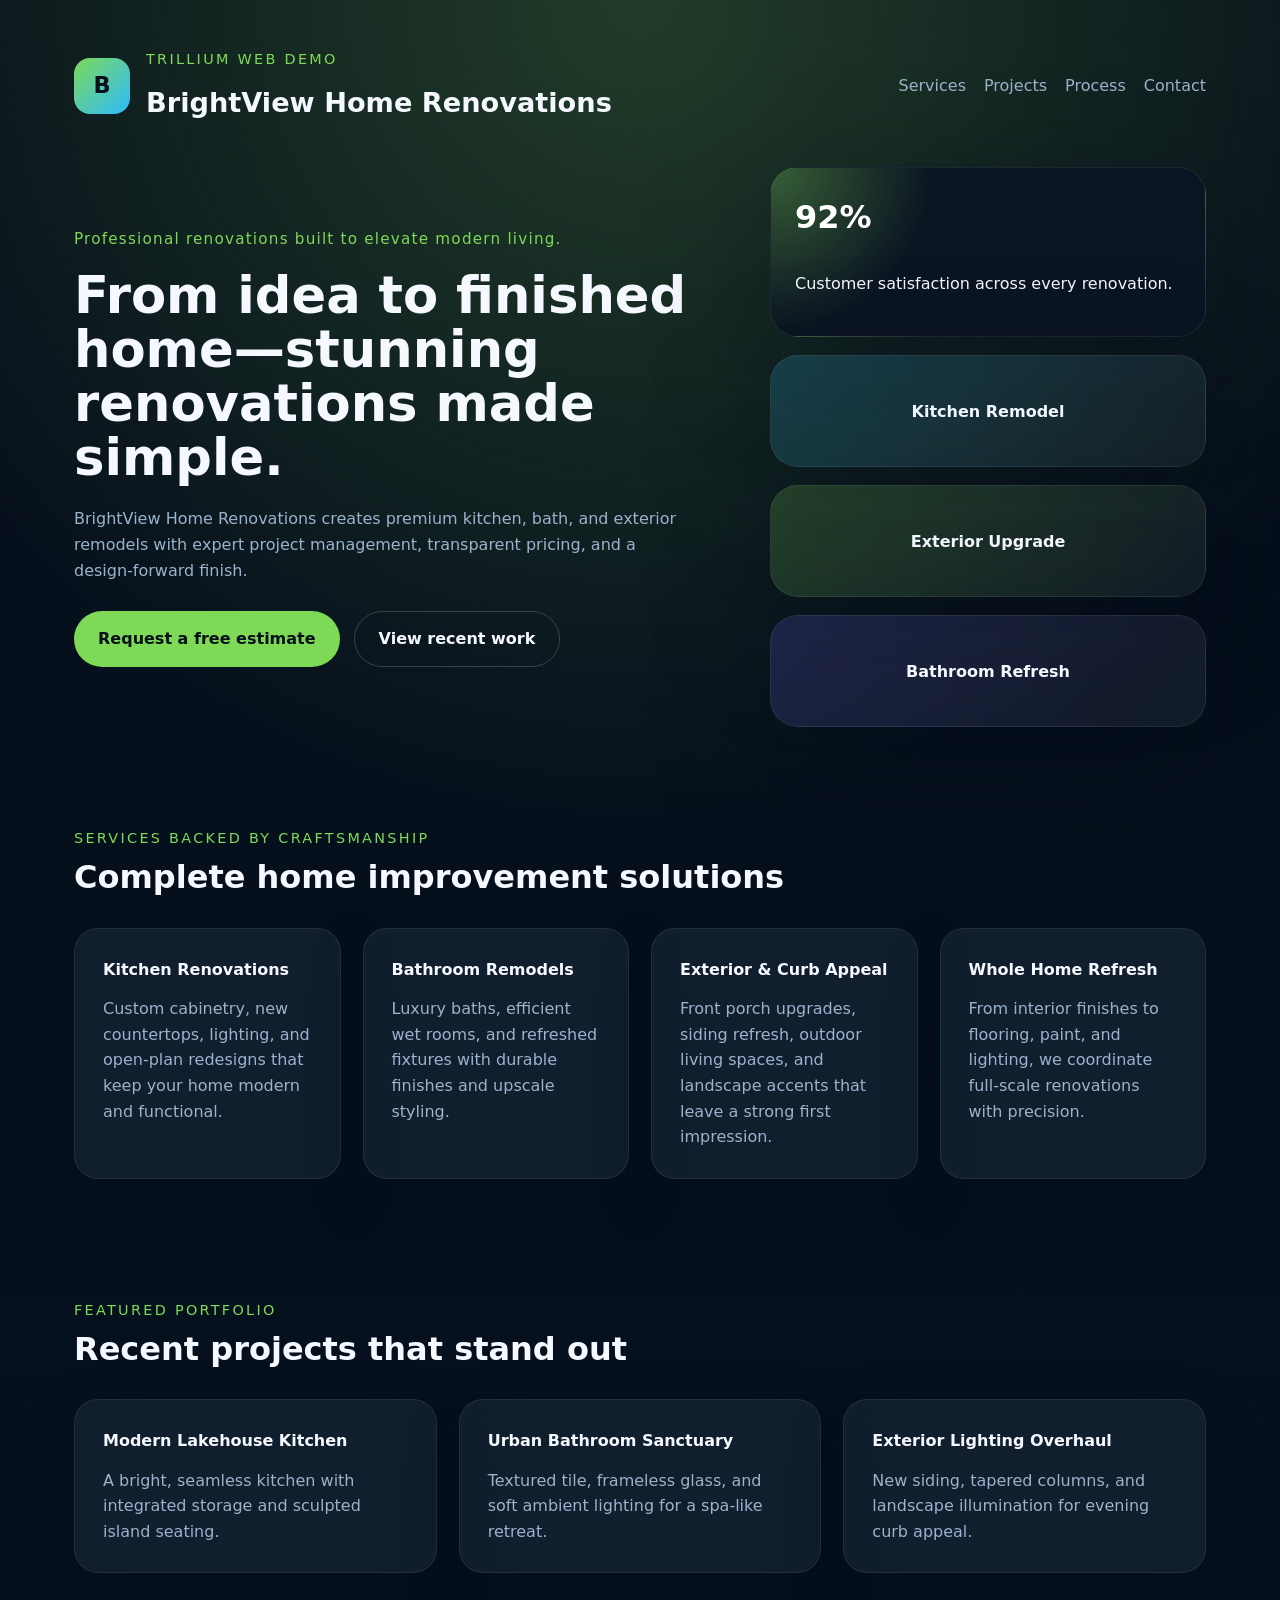
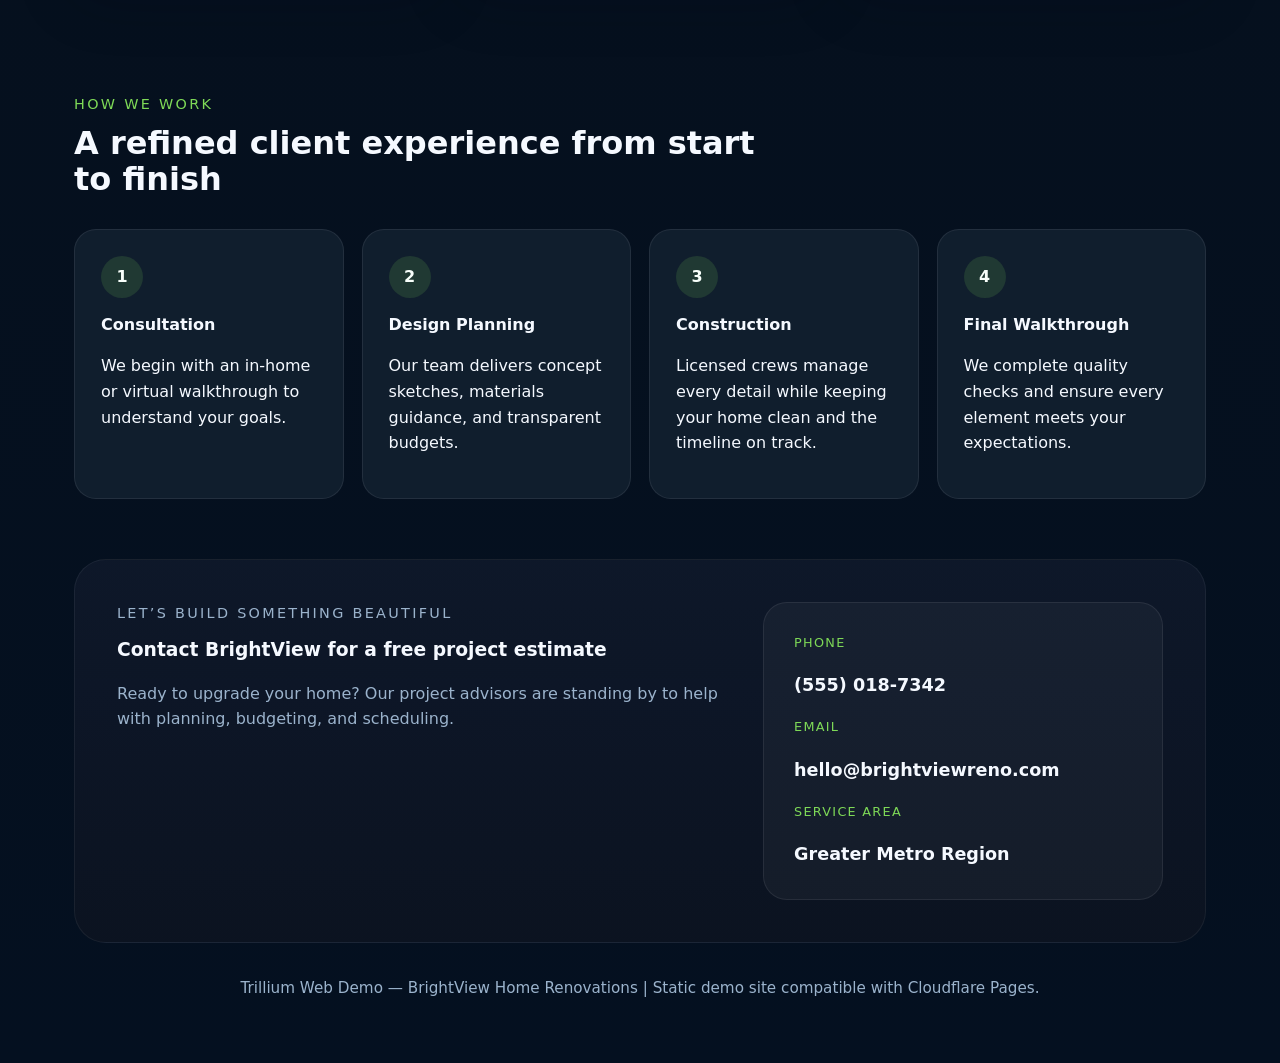
==== index.html @ b31ad983 "first" ====
<!DOCTYPE html>
<html lang="en">
<head>
  <meta charset="UTF-8" />
  <meta name="viewport" content="width=device-width, initial-scale=1.0" />
  <title>Trillium Web Demo | BrightView Home Renovations</title>
  <meta name="description" content="BrightView Home Renovations - crafted by Trillium Web. Elegant home improvement services for kitchens, bathrooms, exteriors, and complete remodels." />
  <link rel="stylesheet" href="styles.css" />
</head>
<body>
  <div class="page-shell">
    <header class="topbar">
      <div class="brand">
        <span class="logo">B</span>
        <div>
          <p class="eyebrow">Trillium Web Demo</p>
          <h1>BrightView Home Renovations</h1>
        </div>
      </div>
      <nav class="nav-links">
        <a href="#services">Services</a>
        <a href="#projects">Projects</a>
        <a href="#process">Process</a>
        <a href="#contact">Contact</a>
      </nav>
    </header>

    <main>
      <section class="hero">
        <div class="hero-content">
          <p class="hero-subtitle">Professional renovations built to elevate modern living.</p>
          <h2>From idea to finished home—stunning renovations made simple.</h2>
          <p class="hero-copy">BrightView Home Renovations creates premium kitchen, bath, and exterior remodels with expert project management, transparent pricing, and a design-forward finish.</p>
          <div class="hero-cta">
            <a class="btn primary" href="#contact">Request a free estimate</a>
            <a class="btn secondary" href="#projects">View recent work</a>
          </div>
        </div>
        <div class="hero-visual">
          <div class="visual-card">
            <span>92%</span>
            <p>Customer satisfaction across every renovation.</p>
          </div>
          <div class="visual-panel panel-1">Kitchen Remodel</div>
          <div class="visual-panel panel-2">Exterior Upgrade</div>
          <div class="visual-panel panel-3">Bathroom Refresh</div>
        </div>
      </section>

      <section id="services" class="section services">
        <div class="section-header">
          <p class="section-eyebrow">Services backed by craftsmanship</p>
          <h3>Complete home improvement solutions</h3>
        </div>
        <div class="service-grid">
          <article class="service-card">
            <h4>Kitchen Renovations</h4>
            <p>Custom cabinetry, new countertops, lighting, and open-plan redesigns that keep your home modern and functional.</p>
          </article>
          <article class="service-card">
            <h4>Bathroom Remodels</h4>
            <p>Luxury baths, efficient wet rooms, and refreshed fixtures with durable finishes and upscale styling.</p>
          </article>
          <article class="service-card">
            <h4>Exterior &amp; Curb Appeal</h4>
            <p>Front porch upgrades, siding refresh, outdoor living spaces, and landscape accents that leave a strong first impression.</p>
          </article>
          <article class="service-card">
            <h4>Whole Home Refresh</h4>
            <p>From interior finishes to flooring, paint, and lighting, we coordinate full-scale renovations with precision.</p>
          </article>
        </div>
      </section>

      <section id="projects" class="section projects">
        <div class="section-header">
          <p class="section-eyebrow">Featured portfolio</p>
          <h3>Recent projects that stand out</h3>
        </div>
        <div class="project-grid">
          <article class="project-card">
            <h4>Modern Lakehouse Kitchen</h4>
            <p>A bright, seamless kitchen with integrated storage and sculpted island seating.</p>
          </article>
          <article class="project-card">
            <h4>Urban Bathroom Sanctuary</h4>
            <p>Textured tile, frameless glass, and soft ambient lighting for a spa-like retreat.</p>
          </article>
          <article class="project-card">
            <h4>Exterior Lighting Overhaul</h4>
            <p>New siding, tapered columns, and landscape illumination for evening curb appeal.</p>
          </article>
        </div>
      </section>

      <section id="process" class="section process">
        <div class="section-header">
          <p class="section-eyebrow">How we work</p>
          <h3>A refined client experience from start to finish</h3>
        </div>
        <div class="process-list">
          <div class="process-step">
            <span>1</span>
            <h4>Consultation</h4>
            <p>We begin with an in-home or virtual walkthrough to understand your goals.</p>
          </div>
          <div class="process-step">
            <span>2</span>
            <h4>Design Planning</h4>
            <p>Our team delivers concept sketches, materials guidance, and transparent budgets.</p>
          </div>
          <div class="process-step">
            <span>3</span>
            <h4>Construction</h4>
            <p>Licensed crews manage every detail while keeping your home clean and the timeline on track.</p>
          </div>
          <div class="process-step">
            <span>4</span>
            <h4>Final Walkthrough</h4>
            <p>We complete quality checks and ensure every element meets your expectations.</p>
          </div>
        </div>
      </section>

      <section id="contact" class="section contact-panel">
        <div class="contact-content">
          <div>
            <p class="section-eyebrow">Let’s build something beautiful</p>
            <h3>Contact BrightView for a free project estimate</h3>
            <p>Ready to upgrade your home? Our project advisors are standing by to help with planning, budgeting, and scheduling.</p>
          </div>
          <div class="contact-card">
            <p>Phone</p>
            <strong>(555) 018-7342</strong>
            <p>Email</p>
            <strong>hello@brightviewreno.com</strong>
            <p>Service area</p>
            <strong>Greater Metro Region</strong>
          </div>
        </div>
      </section>
    </main>

    <footer class="footer">
      <p>Trillium Web Demo — BrightView Home Renovations | Static demo site compatible with Cloudflare Pages.</p>
    </footer>
  </div>
</body>
</html>
---- styles.css ----
:root {
  color-scheme: dark;
  --bg: #07101b;
  --surface: rgba(18, 31, 47, 0.94);
  --surface-strong: rgba(17, 26, 41, 1);
  --text: #f5f9ff;
  --muted: #9bb3cc;
  --accent: #7ed957;
  --accent-soft: rgba(126, 217, 87, 0.14);
  --border: rgba(255, 255, 255, 0.08);
  --shadow: 0 32px 120px rgba(1, 10, 24, 0.35);
}

* {
  box-sizing: border-box;
}

html, body {
  margin: 0;
  min-height: 100%;
  font-family: Inter, system-ui, -apple-system, BlinkMacSystemFont, 'Segoe UI', sans-serif;
  background: radial-gradient(circle at top, rgba(126, 217, 87, 0.22), transparent 30%),
              linear-gradient(180deg, #07101b 0%, #041020 100%);
  color: var(--text);
}

body {
  line-height: 1.6;
}

.page-shell {
  max-width: 1180px;
  margin: 0 auto;
  padding: 32px 24px 48px;
}

.topbar {
  display: flex;
  justify-content: space-between;
  align-items: center;
  gap: 24px;
  flex-wrap: wrap;
  padding: 16px 0 18px;
}

.brand {
  display: flex;
  align-items: center;
  gap: 16px;
}

.logo {
  width: 56px;
  height: 56px;
  display: grid;
  place-items: center;
  border-radius: 16px;
  background: linear-gradient(135deg, #7ed957, #2dbbff);
  font-size: 1.4rem;
  font-weight: 800;
  color: #07101b;
}

.eyebrow,
.section-eyebrow {
  margin: 0 0 10px;
  color: var(--accent);
  font-size: 0.9rem;
  letter-spacing: 0.16em;
  text-transform: uppercase;
}

h1, h2, h3, h4 {
  margin: 0;
}

h1 {
  font-size: 1.7rem;
}

.nav-links {
  display: flex;
  flex-wrap: wrap;
  gap: 18px;
}

.nav-links a {
  color: var(--muted);
  text-decoration: none;
  transition: color 0.2s ease;
}

.nav-links a:hover {
  color: var(--text);
}

.hero {
  display: grid;
  grid-template-columns: 1.2fr 0.8fr;
  gap: 42px;
  align-items: center;
  padding: 24px 0 40px;
}

.hero-content {
  max-width: 620px;
}

.hero-subtitle {
  margin: 0 0 18px;
  font-size: 0.95rem;
  color: var(--accent);
  letter-spacing: 0.08em;
}

.hero h2 {
  font-size: clamp(2.4rem, 4vw, 3.4rem);
  line-height: 1.05;
  margin-bottom: 22px;
}

.hero-copy {
  margin-bottom: 28px;
  max-width: 680px;
  color: var(--muted);
}

.hero-cta {
  display: flex;
  flex-wrap: wrap;
  gap: 14px;
}

.btn {
  display: inline-flex;
  align-items: center;
  justify-content: center;
  padding: 14px 24px;
  border-radius: 999px;
  font-weight: 600;
  text-decoration: none;
  transition: transform 0.2s ease, background 0.2s ease, color 0.2s ease;
}

.btn:hover {
  transform: translateY(-2px);
}

.primary {
  background: #7ed957;
  color: #07101b;
}

.secondary {
  border: 1px solid rgba(255,255,255,0.18);
  color: var(--text);
  background: transparent;
}

.hero-visual {
  display: grid;
  gap: 18px;
  position: relative;
}

.visual-card,
.visual-panel {
  border-radius: 28px;
  padding: 24px;
  background: rgba(255, 255, 255, 0.05);
  border: 1px solid var(--border);
  box-shadow: var(--shadow);
}

.visual-card {
  background: radial-gradient(circle at top left, rgba(126, 217, 87, 0.38), transparent 35%), rgba(12, 21, 35, 0.98);
  display: grid;
  gap: 12px;
}

.visual-card span {
  font-size: 2rem;
  font-weight: 700;
  color: #ffffff;
}

.visual-panel {
  min-height: 112px;
  display: grid;
  place-items: center;
  font-weight: 600;
}

.panel-1 {
  background: linear-gradient(135deg, rgba(45, 187, 255, 0.18), rgba(255, 255, 255, 0.05));
}

.panel-2 {
  background: linear-gradient(135deg, rgba(126, 217, 87, 0.18), rgba(255, 255, 255, 0.05));
}

.panel-3 {
  background: linear-gradient(135deg, rgba(115, 95, 255, 0.18), rgba(255, 255, 255, 0.05));
}

.section {
  padding: 60px 0;
}

.section-header {
  max-width: 720px;
  margin-bottom: 32px;
}

.section-header h3 {
  font-size: 2rem;
  line-height: 1.1;
}

.service-grid,
.project-grid {
  display: grid;
  gap: 22px;
  grid-template-columns: repeat(auto-fit, minmax(240px, 1fr));
}

.service-card,
.project-card {
  background: var(--surface);
  border: 1px solid var(--border);
  border-radius: 24px;
  padding: 28px;
  box-shadow: 0 24px 60px rgba(1, 10, 24, 0.22);
  backdrop-filter: blur(14px);
}

.service-card h4,
.project-card h4 {
  margin-bottom: 14px;
}

.service-card p,
.project-card p {
  margin: 0;
  color: var(--muted);
}

.process-list {
  display: grid;
  gap: 18px;
  grid-template-columns: repeat(auto-fit, minmax(220px, 1fr));
}

.process-step {
  background: var(--surface);
  border: 1px solid var(--border);
  border-radius: 22px;
  padding: 26px;
}

.process-step span {
  display: inline-flex;
  width: 42px;
  height: 42px;
  align-items: center;
  justify-content: center;
  border-radius: 50%;
  background: var(--accent-soft);
  color: #f8fffb;
  font-weight: 700;
  margin-bottom: 14px;
}

.process-step h4 {
  margin-bottom: 10px;
}

.contact-panel {
  background: linear-gradient(180deg, rgba(14, 24, 42, 0.98) 0%, rgba(12, 20, 33, 0.95) 100%);
  border: 1px solid rgba(255,255,255,0.06);
  border-radius: 32px;
  padding: 42px;
}

.contact-content {
  display: grid;
  gap: 24px;
  grid-template-columns: 1.4fr 0.9fr;
}

.contact-content p {
  color: var(--muted);
}

.contact-card {
  display: grid;
  gap: 18px;
  border-radius: 24px;
  padding: 30px;
  background: rgba(255, 255, 255, 0.04);
  border: 1px solid rgba(255,255,255,0.08);
}

.contact-card p {
  margin: 0;
  color: var(--accent);
  text-transform: uppercase;
  letter-spacing: 0.1em;
  font-size: 0.8rem;
}

.contact-card strong {
  color: var(--text);
  font-size: 1.1rem;
}

.footer {
  padding: 18px 0 0;
  color: var(--muted);
  font-size: 0.95rem;
  text-align: center;
}

@media (max-width: 920px) {
  .hero {
    grid-template-columns: 1fr;
  }
  .contact-content {
    grid-template-columns: 1fr;
  }
}

@media (max-width: 640px) {
  .page-shell {
    padding: 20px 16px 36px;
  }
  .topbar {
    gap: 16px;
  }
  .hero h2 {
    font-size: 2rem;
  }
  .nav-links {
    justify-content: center;
  }
  .service-card,
  .project-card,
  .process-step,
  .contact-card,
  .visual-card,
  .visual-panel {
    padding: 22px;
  }
}
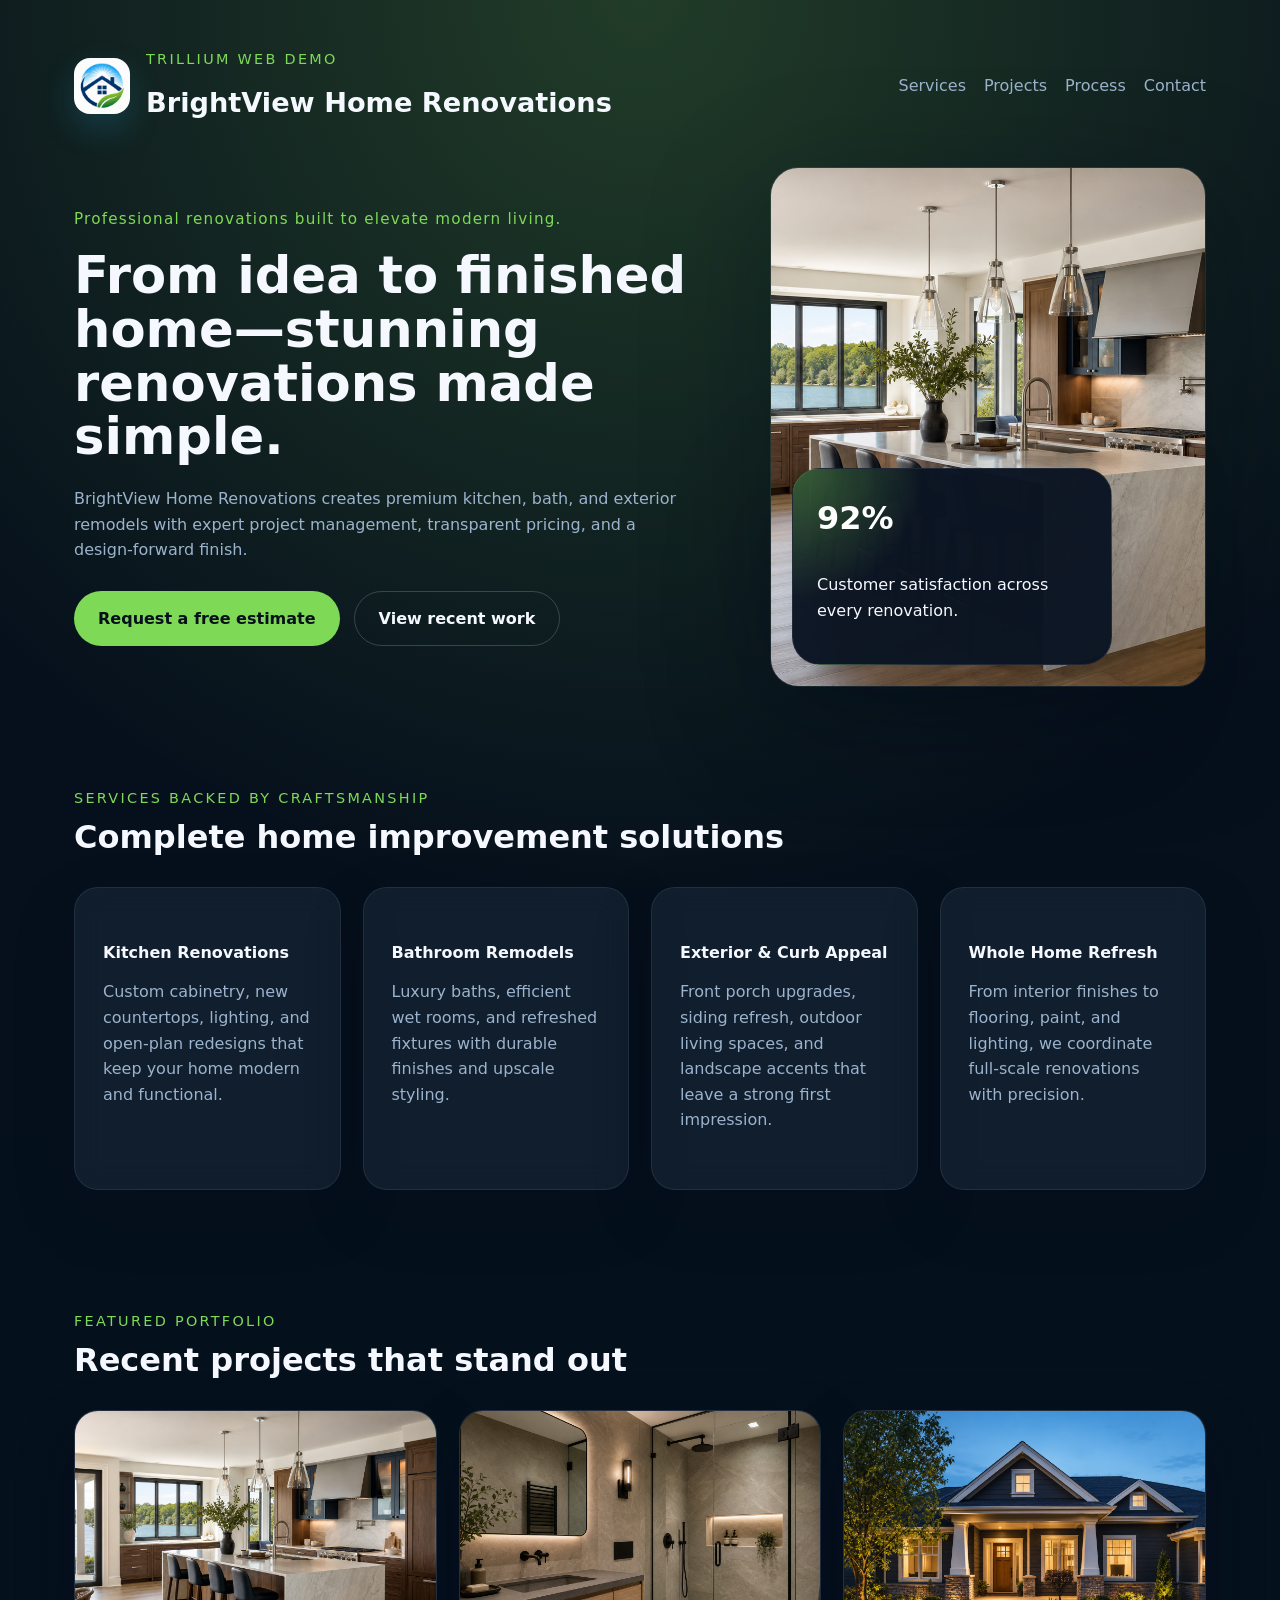
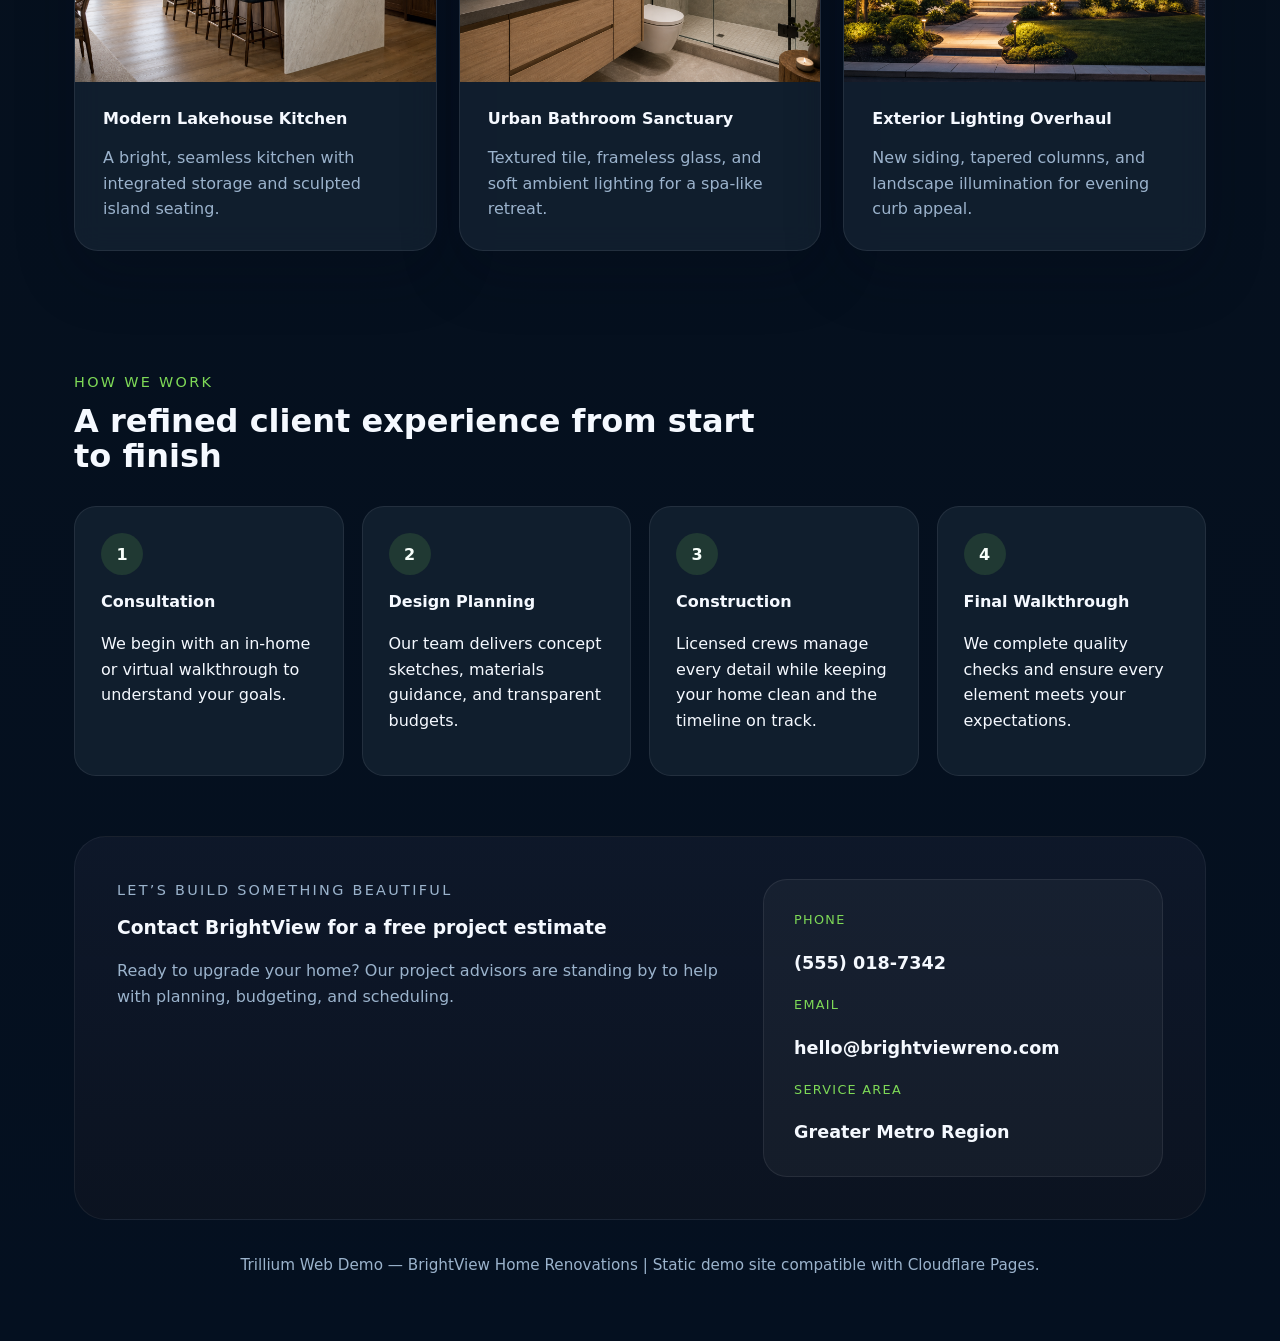
==== commit 5ebe0375: "first" ====
--- a/index.html
+++ b/index.html
@@ -11,7 +11,7 @@
   <div class="page-shell">
     <header class="topbar">
       <div class="brand">
-        <span class="logo">B</span>
+        <img class="logo" src="assets/brightview-logo.png" alt="BrightView Home Renovations logo" />
         <div>
           <p class="eyebrow">Trillium Web Demo</p>
           <h1>BrightView Home Renovations</h1>
@@ -37,13 +37,11 @@
           </div>
         </div>
         <div class="hero-visual">
+          <img class="hero-photo" src="assets/project-kitchen.png" alt="Finished modern lakehouse kitchen renovation" />
           <div class="visual-card">
             <span>92%</span>
             <p>Customer satisfaction across every renovation.</p>
           </div>
-          <div class="visual-panel panel-1">Kitchen Remodel</div>
-          <div class="visual-panel panel-2">Exterior Upgrade</div>
-          <div class="visual-panel panel-3">Bathroom Refresh</div>
         </div>
       </section>
 
@@ -79,14 +77,17 @@
         </div>
         <div class="project-grid">
           <article class="project-card">
+            <img src="assets/project-kitchen.png" alt="Modern lakehouse kitchen with stone island and lake view" />
             <h4>Modern Lakehouse Kitchen</h4>
             <p>A bright, seamless kitchen with integrated storage and sculpted island seating.</p>
           </article>
           <article class="project-card">
+            <img src="assets/project-bathroom.png" alt="Urban bathroom remodel with frameless glass shower and warm lighting" />
             <h4>Urban Bathroom Sanctuary</h4>
             <p>Textured tile, frameless glass, and soft ambient lighting for a spa-like retreat.</p>
           </article>
           <article class="project-card">
+            <img src="assets/project-exterior.png" alt="Renovated home exterior with porch and landscape lighting at dusk" />
             <h4>Exterior Lighting Overhaul</h4>
             <p>New siding, tapered columns, and landscape illumination for evening curb appeal.</p>
           </article>
--- a/styles.css
+++ b/styles.css
@@ -52,13 +52,11 @@
 .logo {
   width: 56px;
   height: 56px;
-  display: grid;
-  place-items: center;
+  display: block;
   border-radius: 16px;
-  background: linear-gradient(135deg, #7ed957, #2dbbff);
-  font-size: 1.4rem;
-  font-weight: 800;
-  color: #07101b;
+  object-fit: cover;
+  background: #ffffff;
+  box-shadow: 0 14px 34px rgba(45, 187, 255, 0.18);
 }
 
 .eyebrow,
@@ -158,49 +156,40 @@
 }
 
 .hero-visual {
-  display: grid;
-  gap: 18px;
   position: relative;
+  min-height: 520px;
 }
 
 .visual-card,
-.visual-panel {
+.hero-photo {
   border-radius: 28px;
-  padding: 24px;
-  background: rgba(255, 255, 255, 0.05);
   border: 1px solid var(--border);
   box-shadow: var(--shadow);
 }
 
+.hero-photo {
+  width: 100%;
+  height: 520px;
+  display: block;
+  object-fit: cover;
+}
+
 .visual-card {
+  position: absolute;
+  left: 22px;
+  right: 22px;
+  bottom: 22px;
+  padding: 24px;
   background: radial-gradient(circle at top left, rgba(126, 217, 87, 0.38), transparent 35%), rgba(12, 21, 35, 0.98);
   display: grid;
   gap: 12px;
+  max-width: 320px;
 }
 
 .visual-card span {
   font-size: 2rem;
   font-weight: 700;
   color: #ffffff;
-}
-
-.visual-panel {
-  min-height: 112px;
-  display: grid;
-  place-items: center;
-  font-weight: 600;
-}
-
-.panel-1 {
-  background: linear-gradient(135deg, rgba(45, 187, 255, 0.18), rgba(255, 255, 255, 0.05));
-}
-
-.panel-2 {
-  background: linear-gradient(135deg, rgba(126, 217, 87, 0.18), rgba(255, 255, 255, 0.05));
-}
-
-.panel-3 {
-  background: linear-gradient(135deg, rgba(115, 95, 255, 0.18), rgba(255, 255, 255, 0.05));
 }
 
 .section {
@@ -234,14 +223,32 @@
   backdrop-filter: blur(14px);
 }
 
+.project-card {
+  overflow: hidden;
+  padding: 0;
+}
+
+.project-card img {
+  width: 100%;
+  aspect-ratio: 4 / 3;
+  display: block;
+  object-fit: cover;
+}
+
+.project-card h4,
+.project-card p {
+  padding-inline: 28px;
+}
+
 .service-card h4,
 .project-card h4 {
+  margin-top: 24px;
   margin-bottom: 14px;
 }
 
 .service-card p,
 .project-card p {
-  margin: 0;
+  margin: 0 0 28px;
   color: var(--muted);
 }
 
@@ -325,6 +332,12 @@
   .hero {
     grid-template-columns: 1fr;
   }
+  .hero-visual {
+    min-height: 420px;
+  }
+  .hero-photo {
+    height: 420px;
+  }
   .contact-content {
     grid-template-columns: 1fr;
   }
@@ -344,11 +357,13 @@
     justify-content: center;
   }
   .service-card,
-  .project-card,
   .process-step,
   .contact-card,
-  .visual-card,
-  .visual-panel {
+  .visual-card {
     padding: 22px;
   }
-}
+  .project-card h4,
+  .project-card p {
+    padding-inline: 22px;
+  }
+}
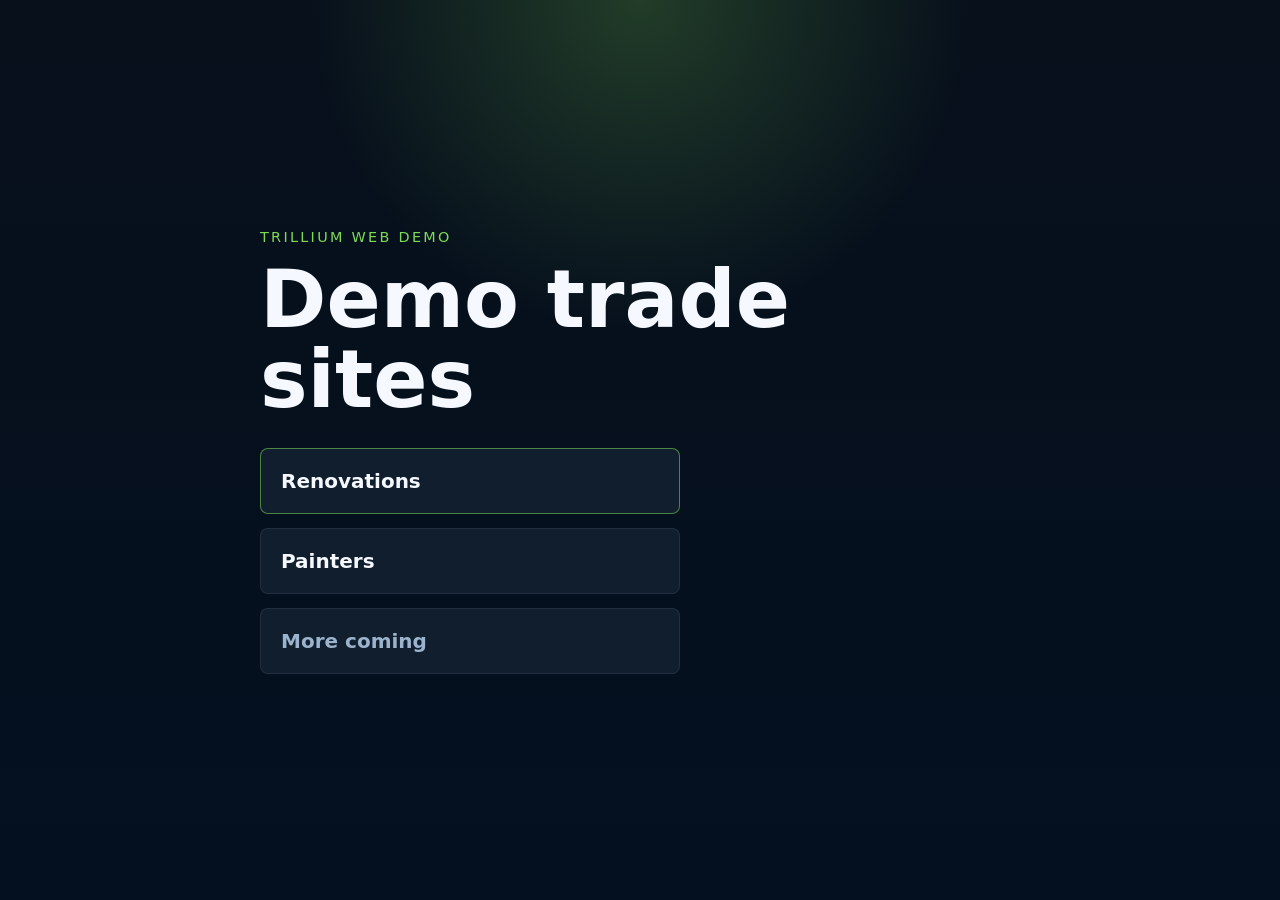
==== commit 0fb56f99: "adding more demos and stuff" ====
--- a/index.html
+++ b/index.html
@@ -3,148 +3,19 @@
 <head>
   <meta charset="UTF-8" />
   <meta name="viewport" content="width=device-width, initial-scale=1.0" />
-  <title>Trillium Web Demo | BrightView Home Renovations</title>
-  <meta name="description" content="BrightView Home Renovations - crafted by Trillium Web. Elegant home improvement services for kitchens, bathrooms, exteriors, and complete remodels." />
+  <title>Trillium Web Demo | Trade Demo Sites</title>
+  <meta name="description" content="Trillium Web demo directory for trade websites, including renovations and painters." />
   <link rel="stylesheet" href="styles.css" />
 </head>
-<body>
-  <div class="page-shell">
-    <header class="topbar">
-      <div class="brand">
-        <img class="logo" src="assets/brightview-logo.png" alt="BrightView Home Renovations logo" />
-        <div>
-          <p class="eyebrow">Trillium Web Demo</p>
-          <h1>BrightView Home Renovations</h1>
-        </div>
-      </div>
-      <nav class="nav-links">
-        <a href="#services">Services</a>
-        <a href="#projects">Projects</a>
-        <a href="#process">Process</a>
-        <a href="#contact">Contact</a>
-      </nav>
-    </header>
-
-    <main>
-      <section class="hero">
-        <div class="hero-content">
-          <p class="hero-subtitle">Professional renovations built to elevate modern living.</p>
-          <h2>From idea to finished home—stunning renovations made simple.</h2>
-          <p class="hero-copy">BrightView Home Renovations creates premium kitchen, bath, and exterior remodels with expert project management, transparent pricing, and a design-forward finish.</p>
-          <div class="hero-cta">
-            <a class="btn primary" href="#contact">Request a free estimate</a>
-            <a class="btn secondary" href="#projects">View recent work</a>
-          </div>
-        </div>
-        <div class="hero-visual">
-          <img class="hero-photo" src="assets/project-kitchen.png" alt="Finished modern lakehouse kitchen renovation" />
-          <div class="visual-card">
-            <span>92%</span>
-            <p>Customer satisfaction across every renovation.</p>
-          </div>
-        </div>
-      </section>
-
-      <section id="services" class="section services">
-        <div class="section-header">
-          <p class="section-eyebrow">Services backed by craftsmanship</p>
-          <h3>Complete home improvement solutions</h3>
-        </div>
-        <div class="service-grid">
-          <article class="service-card">
-            <h4>Kitchen Renovations</h4>
-            <p>Custom cabinetry, new countertops, lighting, and open-plan redesigns that keep your home modern and functional.</p>
-          </article>
-          <article class="service-card">
-            <h4>Bathroom Remodels</h4>
-            <p>Luxury baths, efficient wet rooms, and refreshed fixtures with durable finishes and upscale styling.</p>
-          </article>
-          <article class="service-card">
-            <h4>Exterior &amp; Curb Appeal</h4>
-            <p>Front porch upgrades, siding refresh, outdoor living spaces, and landscape accents that leave a strong first impression.</p>
-          </article>
-          <article class="service-card">
-            <h4>Whole Home Refresh</h4>
-            <p>From interior finishes to flooring, paint, and lighting, we coordinate full-scale renovations with precision.</p>
-          </article>
-        </div>
-      </section>
-
-      <section id="projects" class="section projects">
-        <div class="section-header">
-          <p class="section-eyebrow">Featured portfolio</p>
-          <h3>Recent projects that stand out</h3>
-        </div>
-        <div class="project-grid">
-          <article class="project-card">
-            <img src="assets/project-kitchen.png" alt="Modern lakehouse kitchen with stone island and lake view" />
-            <h4>Modern Lakehouse Kitchen</h4>
-            <p>A bright, seamless kitchen with integrated storage and sculpted island seating.</p>
-          </article>
-          <article class="project-card">
-            <img src="assets/project-bathroom.png" alt="Urban bathroom remodel with frameless glass shower and warm lighting" />
-            <h4>Urban Bathroom Sanctuary</h4>
-            <p>Textured tile, frameless glass, and soft ambient lighting for a spa-like retreat.</p>
-          </article>
-          <article class="project-card">
-            <img src="assets/project-exterior.png" alt="Renovated home exterior with porch and landscape lighting at dusk" />
-            <h4>Exterior Lighting Overhaul</h4>
-            <p>New siding, tapered columns, and landscape illumination for evening curb appeal.</p>
-          </article>
-        </div>
-      </section>
-
-      <section id="process" class="section process">
-        <div class="section-header">
-          <p class="section-eyebrow">How we work</p>
-          <h3>A refined client experience from start to finish</h3>
-        </div>
-        <div class="process-list">
-          <div class="process-step">
-            <span>1</span>
-            <h4>Consultation</h4>
-            <p>We begin with an in-home or virtual walkthrough to understand your goals.</p>
-          </div>
-          <div class="process-step">
-            <span>2</span>
-            <h4>Design Planning</h4>
-            <p>Our team delivers concept sketches, materials guidance, and transparent budgets.</p>
-          </div>
-          <div class="process-step">
-            <span>3</span>
-            <h4>Construction</h4>
-            <p>Licensed crews manage every detail while keeping your home clean and the timeline on track.</p>
-          </div>
-          <div class="process-step">
-            <span>4</span>
-            <h4>Final Walkthrough</h4>
-            <p>We complete quality checks and ensure every element meets your expectations.</p>
-          </div>
-        </div>
-      </section>
-
-      <section id="contact" class="section contact-panel">
-        <div class="contact-content">
-          <div>
-            <p class="section-eyebrow">Let’s build something beautiful</p>
-            <h3>Contact BrightView for a free project estimate</h3>
-            <p>Ready to upgrade your home? Our project advisors are standing by to help with planning, budgeting, and scheduling.</p>
-          </div>
-          <div class="contact-card">
-            <p>Phone</p>
-            <strong>(555) 018-7342</strong>
-            <p>Email</p>
-            <strong>hello@brightviewreno.com</strong>
-            <p>Service area</p>
-            <strong>Greater Metro Region</strong>
-          </div>
-        </div>
-      </section>
-    </main>
-
-    <footer class="footer">
-      <p>Trillium Web Demo — BrightView Home Renovations | Static demo site compatible with Cloudflare Pages.</p>
-    </footer>
-  </div>
+<body class="directory-page">
+  <main class="directory-shell">
+    <p class="eyebrow">Trillium Web Demo</p>
+    <h1>Demo trade sites</h1>
+    <div class="trade-list" aria-label="Available demo sites">
+      <a class="trade-link active" href="reno/">Renovations</a>
+      <a class="trade-link" href="painter/">Painters</a>
+      <span class="trade-link muted">More coming</span>
+    </div>
+  </main>
 </body>
 </html>
--- a/styles.css
+++ b/styles.css
@@ -28,6 +28,65 @@
   line-height: 1.6;
 }
 
+.directory-page,
+.trade-placeholder {
+  min-height: 100vh;
+  display: grid;
+  place-items: center;
+  padding: 24px;
+}
+
+.directory-shell,
+.placeholder-shell {
+  width: min(100%, 760px);
+}
+
+.directory-shell h1,
+.placeholder-shell h1 {
+  font-size: clamp(2.4rem, 7vw, 5rem);
+  line-height: 1;
+  margin-bottom: 28px;
+}
+
+.trade-list {
+  display: grid;
+  gap: 14px;
+  max-width: 420px;
+}
+
+.trade-link,
+.back-link {
+  color: var(--text);
+  text-decoration: none;
+}
+
+.trade-link {
+  display: flex;
+  align-items: center;
+  min-height: 64px;
+  padding: 16px 20px;
+  border: 1px solid var(--border);
+  border-radius: 8px;
+  background: var(--surface);
+  font-size: 1.25rem;
+  font-weight: 700;
+}
+
+.trade-link.active {
+  border-color: rgba(126, 217, 87, 0.55);
+}
+
+.trade-link.muted,
+.placeholder-shell p {
+  color: var(--muted);
+}
+
+.back-link {
+  display: inline-flex;
+  margin-bottom: 24px;
+  color: var(--accent);
+}
+
 .page-shell {
   max-width: 1180px;
   margin: 0 auto;
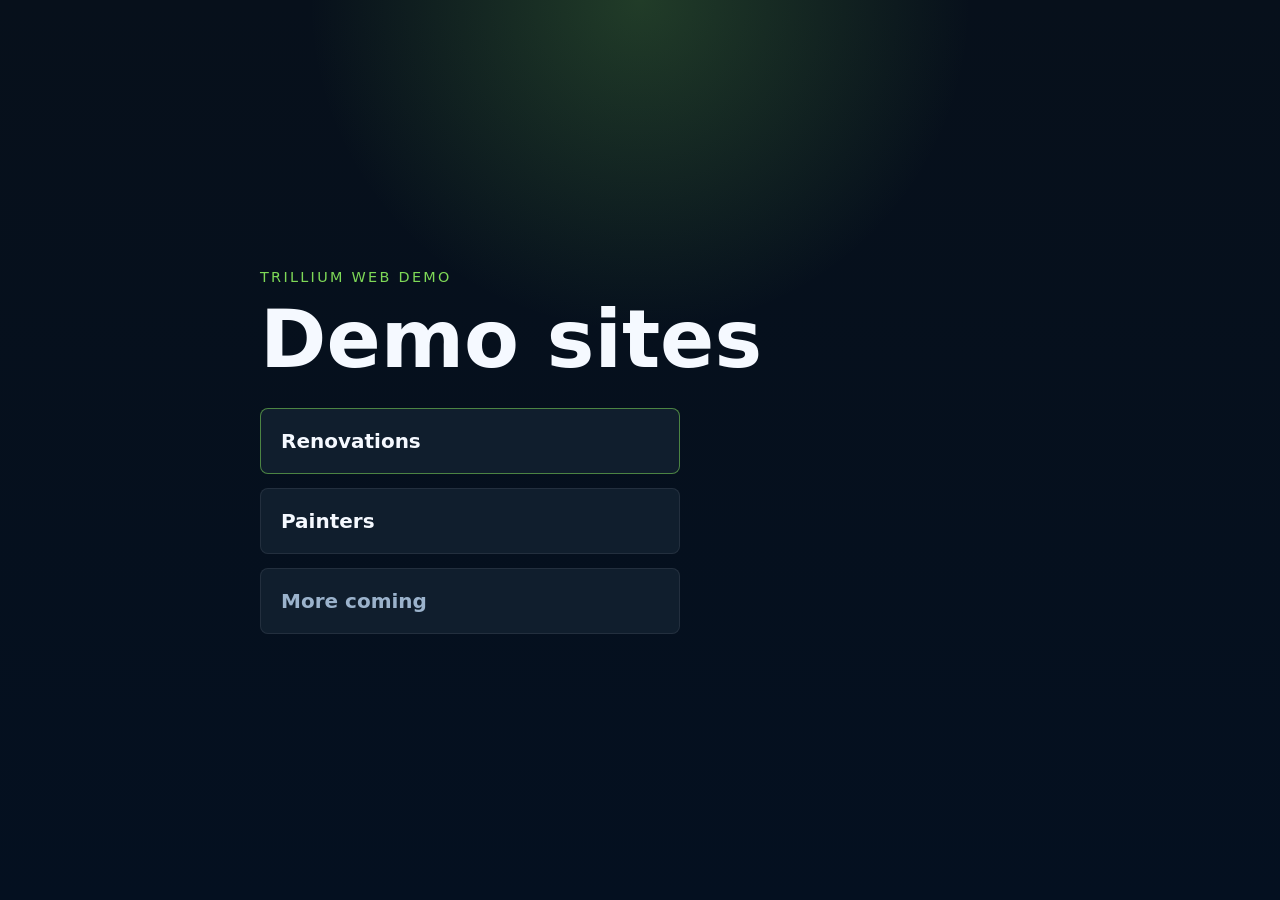
==== commit f36561f1: "adding more demos and stuff" ====
--- a/index.html
+++ b/index.html
@@ -10,7 +10,7 @@
 <body class="directory-page">
   <main class="directory-shell">
     <p class="eyebrow">Trillium Web Demo</p>
-    <h1>Demo trade sites</h1>
+    <h1>Demo sites</h1>
     <div class="trade-list" aria-label="Available demo sites">
       <a class="trade-link active" href="reno/">Renovations</a>
       <a class="trade-link" href="painter/">Painters</a>
--- a/styles.css
+++ b/styles.css
@@ -87,6 +87,335 @@
   color: var(--accent);
 }
 
+.painter-site {
+  color-scheme: light;
+  --paint-bg: #fbf8f2;
+  --paint-text: #22313b;
+  --paint-muted: #66747d;
+  --paint-surface: #ffffff;
+  --paint-line: #e9ded1;
+  --paint-accent: #2f8d8a;
+  --paint-coral: #e1785c;
+  --paint-yellow: #f3c453;
+  --paint-shadow: 0 24px 70px rgba(88, 71, 49, 0.13);
+  background:
+    linear-gradient(135deg, rgba(47, 141, 138, 0.12), transparent 36%),
+    linear-gradient(180deg, #fffdf7 0%, var(--paint-bg) 46%, #f4efe7 100%);
+  color: var(--paint-text);
+}
+
+.painter-site .back-link,
+.painter-site a {
+  color: inherit;
+}
+
+.painter-shell {
+  width: min(1180px, calc(100% - 40px));
+  margin: 0 auto;
+  padding: 26px 0 42px;
+}
+
+.painter-topbar {
+  display: flex;
+  justify-content: space-between;
+  align-items: center;
+  gap: 18px;
+  flex-wrap: wrap;
+  padding-bottom: 28px;
+}
+
+.painter-back {
+  margin: 0;
+  color: var(--paint-accent);
+  font-weight: 700;
+  text-decoration: none;
+}
+
+.painter-nav {
+  display: flex;
+  gap: 18px;
+  flex-wrap: wrap;
+}
+
+.painter-nav a {
+  color: var(--paint-muted);
+  text-decoration: none;
+  font-weight: 700;
+}
+
+.painter-hero {
+  display: grid;
+  grid-template-columns: minmax(0, 0.95fr) minmax(320px, 1.05fr);
+  gap: 34px;
+  align-items: center;
+  padding: 22px 0 58px;
+}
+
+.painter-eyebrow {
+  margin: 0 0 12px;
+  color: var(--paint-accent);
+  font-size: 0.86rem;
+  font-weight: 800;
+  letter-spacing: 0.14em;
+  text-transform: uppercase;
+}
+
+.painter-hero h1 {
+  max-width: 620px;
+  font-size: clamp(3.1rem, 8vw, 6.8rem);
+  line-height: 0.9;
+  margin-bottom: 24px;
+}
+
+.painter-lede {
+  max-width: 560px;
+  margin: 0 0 28px;
+  color: var(--paint-muted);
+  font-size: 1.24rem;
+}
+
+.painter-actions {
+  display: flex;
+  gap: 12px;
+  flex-wrap: wrap;
+}
+
+.painter-btn {
+  display: inline-flex;
+  align-items: center;
+  justify-content: center;
+  min-height: 48px;
+  padding: 13px 22px;
+  border-radius: 8px;
+  font-weight: 800;
+  text-decoration: none;
+}
+
+.painter-btn.primary {
+  background: var(--paint-accent);
+  color: #ffffff;
+}
+
+.painter-btn.secondary {
+  background: transparent;
+  color: var(--paint-text);
+  border: 1px solid var(--paint-line);
+}
+
+.painter-hero-media {
+  position: relative;
+}
+
+.painter-hero-media img {
+  width: 100%;
+  min-height: 520px;
+  max-height: 640px;
+  display: block;
+  object-fit: cover;
+  border-radius: 8px;
+  box-shadow: var(--paint-shadow);
+}
+
+.painter-stat {
+  position: absolute;
+  right: 18px;
+  bottom: 18px;
+  width: min(220px, calc(100% - 36px));
+  padding: 18px;
+  border-radius: 8px;
+  background: rgba(255, 255, 255, 0.93);
+  border: 1px solid var(--paint-line);
+}
+
+.painter-stat strong {
+  display: block;
+  color: var(--paint-coral);
+  font-size: 2.4rem;
+  line-height: 1;
+}
+
+.painter-stat span {
+  color: var(--paint-muted);
+  font-weight: 700;
+}
+
+.painter-section {
+  padding: 58px 0;
+}
+
+.painter-section-header {
+  max-width: 730px;
+  margin-bottom: 28px;
+}
+
+.painter-section-header h2,
+.painter-color-band h2,
+.painter-contact h2 {
+  font-size: clamp(2rem, 4vw, 3rem);
+  line-height: 1;
+}
+
+.painter-service-grid {
+  display: grid;
+  grid-template-columns: repeat(auto-fit, minmax(230px, 1fr));
+  gap: 18px;
+}
+
+.painter-service-grid article,
+.painter-gallery article,
+.painter-steps div,
+.painter-contact-card {
+  background: var(--paint-surface);
+  border: 1px solid var(--paint-line);
+  border-radius: 8px;
+  box-shadow: var(--paint-shadow);
+}
+
+.painter-service-grid article {
+  padding: 24px;
+}
+
+.painter-service-grid span {
+  color: var(--paint-coral);
+  font-weight: 900;
+}
+
+.painter-service-grid h3,
+.painter-gallery h3 {
+  margin: 10px 0;
+  font-size: 1.2rem;
+}
+
+.painter-service-grid p,
+.painter-gallery p,
+.painter-steps p,
+.painter-contact p,
+.painter-footer {
+  color: var(--paint-muted);
+}
+
+.painter-gallery {
+  display: grid;
+  grid-template-columns: 1.2fr 0.8fr;
+  gap: 18px;
+}
+
+.painter-gallery article {
+  overflow: hidden;
+}
+
+.painter-gallery article.large {
+  grid-row: span 3;
+}
+
+.painter-gallery img {
+  width: 100%;
+  height: 250px;
+  display: block;
+  object-fit: cover;
+}
+
+.painter-gallery article.large img {
+  height: 620px;
+}
+
+.painter-gallery div {
+  padding: 20px;
+}
+
+.painter-color-band {
+  display: grid;
+  grid-template-columns: minmax(0, 1fr) auto;
+  align-items: center;
+  gap: 24px;
+  margin: 38px 0 20px;
+  padding: 34px;
+  border-radius: 8px;
+  background: #eef7f6;
+  border: 1px solid #d6eae8;
+}
+
+.swatches {
+  display: grid;
+  grid-template-columns: repeat(2, 78px);
+  gap: 12px;
+}
+
+.swatch {
+  aspect-ratio: 1;
+  border-radius: 8px;
+  border: 8px solid #ffffff;
+  box-shadow: 0 14px 34px rgba(46, 61, 66, 0.16);
+}
+
+.swatch.clay {
+  background: #c86952;
+}
+
+.swatch.sage {
+  background: #9daf91;
+}
+
+.swatch.sky {
+  background: #86b9c9;
+}
+
+.swatch.cream {
+  background: #f3dfbd;
+}
+
+.painter-steps {
+  display: grid;
+  grid-template-columns: repeat(auto-fit, minmax(210px, 1fr));
+  gap: 16px;
+}
+
+.painter-steps div {
+  padding: 22px;
+}
+
+.painter-steps strong {
+  color: var(--paint-coral);
+  font-size: 1.15rem;
+}
+
+.painter-contact {
+  display: grid;
+  grid-template-columns: 1.1fr 0.8fr;
+  gap: 24px;
+  align-items: start;
+  margin-top: 44px;
+  padding: 34px;
+  border-radius: 8px;
+  background: #fff3df;
+  border: 1px solid #f0ddba;
+}
+
+.painter-contact-card {
+  display: grid;
+  gap: 12px;
+  padding: 24px;
+  box-shadow: none;
+}
+
+.painter-contact-card span {
+  color: var(--paint-accent);
+  font-size: 0.78rem;
+  font-weight: 900;
+  letter-spacing: 0.12em;
+  text-transform: uppercase;
+}
+
+.painter-contact-card strong {
+  color: var(--paint-text);
+  font-size: 1.08rem;
+}
+
+.painter-footer {
+  padding-top: 26px;
+  text-align: center;
+}
+
 .page-shell {
   max-width: 1180px;
   margin: 0 auto;
@@ -400,6 +729,21 @@
   .contact-content {
     grid-template-columns: 1fr;
   }
+  .painter-hero,
+  .painter-gallery,
+  .painter-color-band,
+  .painter-contact {
+    grid-template-columns: 1fr;
+  }
+  .painter-gallery article.large {
+    grid-row: auto;
+  }
+  .painter-gallery article.large img {
+    height: 360px;
+  }
+  .swatches {
+    grid-template-columns: repeat(4, minmax(54px, 78px));
+  }
 }
 
 @media (max-width: 640px) {
@@ -425,4 +769,43 @@
   .project-card p {
     padding-inline: 22px;
   }
-}
+  .painter-shell {
+    width: min(100% - 28px, 1180px);
+    padding-top: 20px;
+  }
+  .painter-topbar {
+    align-items: flex-start;
+  }
+  .painter-nav {
+    gap: 12px;
+  }
+  .painter-hero {
+    padding-bottom: 34px;
+  }
+  .painter-hero h1 {
+    font-size: 3rem;
+  }
+  .painter-lede {
+    font-size: 1.06rem;
+  }
+  .painter-btn {
+    width: 100%;
+  }
+  .painter-hero-media img {
+    min-height: 340px;
+  }
+  .painter-section {
+    padding: 38px 0;
+  }
+  .painter-gallery img,
+  .painter-gallery article.large img {
+    height: 260px;
+  }
+  .painter-color-band,
+  .painter-contact {
+    padding: 24px;
+  }
+  .swatches {
+    grid-template-columns: repeat(2, minmax(64px, 1fr));
+  }
+}
